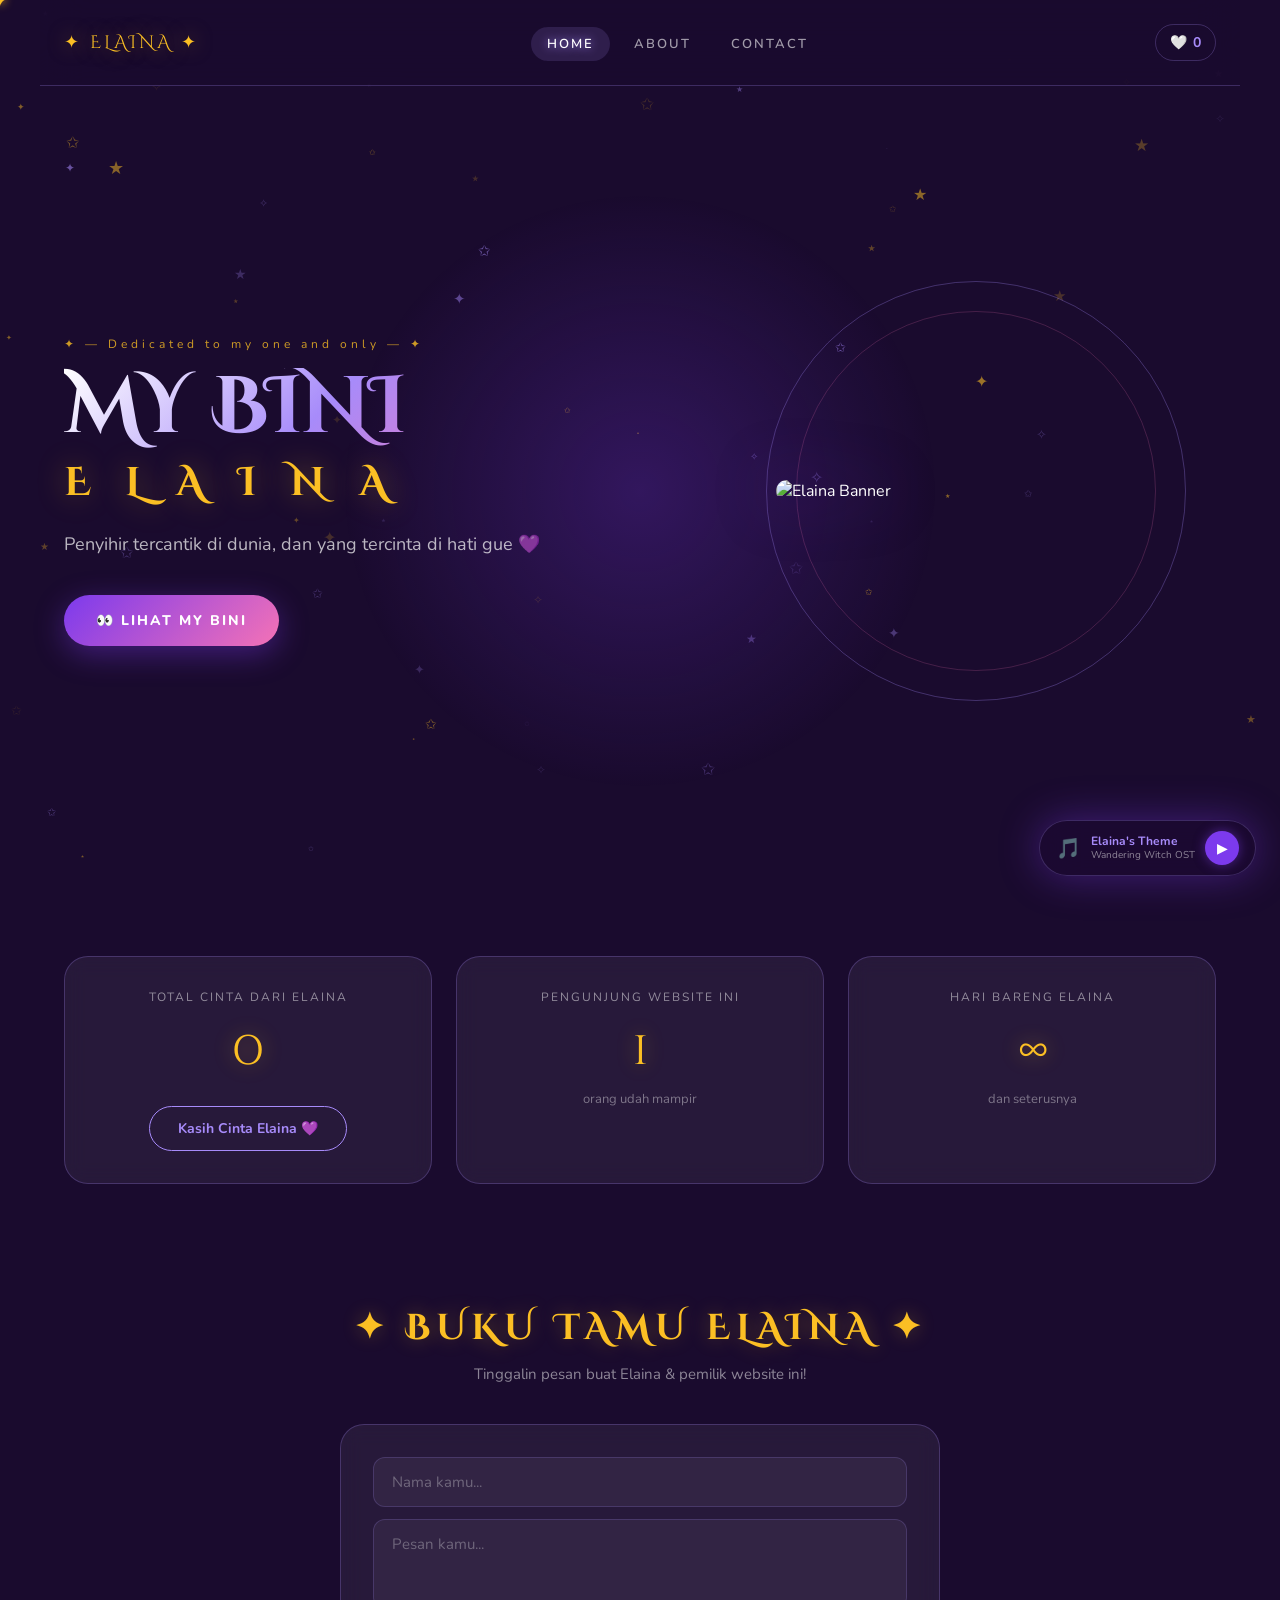
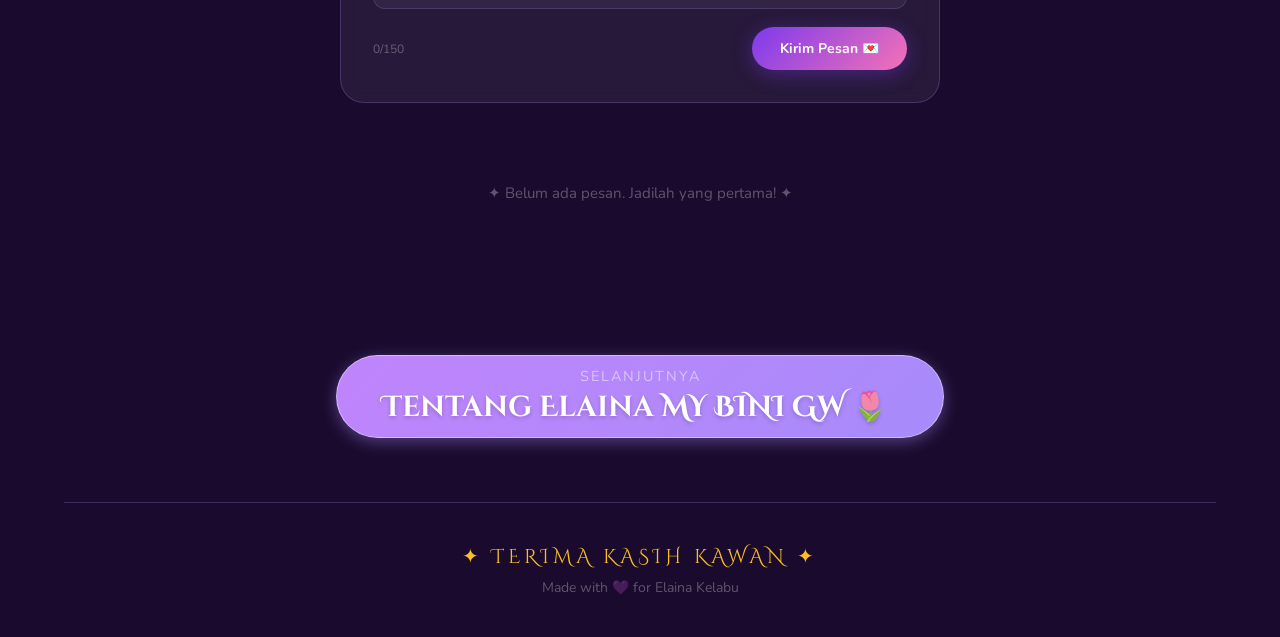
==== website elaina upgrade/index.html @ 70ac60ac "Add files via upload" ====
<!DOCTYPE html>
<html lang="id">
<head>
  <meta charset="UTF-8" />
  <meta name="viewport" content="width=device-width, initial-scale=1.0"/>
  <title>✨ ELAINA — MY BINI ✨</title>
  <link rel="stylesheet" href="style.css" />
  <link rel="preconnect" href="https://fonts.googleapis.com">
  <link href="https://fonts.googleapis.com/css2?family=Cinzel+Decorative:wght@400;700&family=Nunito:wght@300;400;600;800&display=swap" rel="stylesheet">
  <link rel="icon" type="image/x-icon" href="/favicon.ico">
</head>
<body>

<!-- ✨ PARTICLES CANVAS -->
<canvas id="particles"></canvas>

<!-- 🎵 MUSIC PLAYER -->
<div class="music-player" id="musicPlayer">
  <div class="music-disc" id="musicDisc">🎵</div>
  <div class="music-info">
    <span class="music-title">Elaina's Theme</span>
    <span class="music-sub">Wandering Witch OST</span>
  </div>
  <button class="music-btn" id="musicBtn" onclick="toggleMusic()">▶</button>
  <audio id="bgMusic" loop>
    <!-- Ganti src dengan link musik kamu -->
    <source src="majo-no-tabi-tabi.mp3" type="audio/mpeg">
  </audio>
</div>

<!-- 🌟 CURSOR SPARKLE -->
<div class="cursor-star" id="cursorStar">✦</div>

<div class="page-wrapper">
  <!-- NAV -->
  <nav class="navbar">
    <div class="nav-logo">✦ ELAINA ✦</div>
    <ul class="nav-links">
      <li><a href="index.html" class="nav-link active">HOME</a></li>
      <li><a href="about.html" class="nav-link">ABOUT</a></li>
      <li><a href="contact.html" class="nav-link">CONTACT</a></li>
    </ul>
    <div class="nav-heart" onclick="addLove()">
      <span id="heartIcon">🤍</span>
      <span id="loveCount">0</span>
    </div>
  </nav>

  <!-- HERO -->
  <section class="hero">
    <div class="hero-glow"></div>
    <div class="hero-content">
      <p class="hero-eyebrow">✦ — Dedicated to my one and only — ✦</p>
      <h1 class="hero-title">MY BINI</h1>
      <h2 class="hero-subtitle">E L A I N A</h2>
      <p class="hero-desc">Penyihir tercantik di dunia, dan yang tercinta di hati gue 💜</p>

      <a href="https://youtu.be/_nAObEu6UJc?si=RT9cYr3ULj2682gv" target="_blank" class="hero-btn">
        <span class="btn-glow"></span>
        <span>👀 LIHAT MY BINI</span>
      </a>
    </div>

    <div class="hero-image-wrap">
      <div class="image-ring ring1"></div>
      <div class="image-ring ring2"></div>
      <img src="https://then-peach-yuyzookdlp.edgeone.app/Elaina%20Banner%20by%20Shora.png" 
           class="hero-img" alt="Elaina Banner" />
    </div>
  </section>

  <!-- LOVE COUNTER SECTION -->
  <section class="love-section">
    <div class="love-card">
      <p class="love-label">Total Cinta Dari Elaina</p>
      <div class="love-number" id="loveBig">0</div>
      <button class="love-btn" onclick="addLove()">Kasih Cinta Elaina 💜</button>
    </div>
    <div class="love-card">
      <p class="love-label">Pengunjung Website Ini</p>
      <div class="love-number" id="visitorCount">0</div>
      <p class="love-sub">orang udah mampir</p>
    </div>
    <div class="love-card">
      <p class="love-label">Hari Bareng Elaina</p>
      <div class="love-number" id="dayCount">∞</div>
      <p class="love-sub">dan seterusnya</p>
    </div>
  </section>

  <!-- GUESTBOOK -->
  <section class="guestbook">
    <h2 class="section-title">✦ BUKU TAMU ELAINA ✦</h2>
    <p class="section-sub">Tinggalin pesan buat Elaina & pemilik website ini!</p>

    <div class="guestbook-form">
      <input type="text" id="gbName" placeholder="Nama kamu..." maxlength="30" />
      <textarea id="gbMsg" placeholder="Pesan kamu..." maxlength="150" rows="3"></textarea>
      <div class="form-footer">
        <span id="charCount">0/150</span>
        <button onclick="submitMessage()">Kirim Pesan 💌</button>
      </div>
    </div>

    <div class="messages-grid" id="messagesGrid">
      <!-- Messages loaded here -->
    </div>
  </section>

  <section class="next-page-section">
    <a href="about.html" class="next-link">
      <span class="next-label">Selanjutnya</span>
      <h2 class="next-title">Tentang Elaina MY BINI GW 🌷<i class="fa-solid fa-arrow-right-long"></i></h2>
    </a>
  </section>

  <!-- FOOTER -->
  <footer class="footer">
    <p class="footer-text">✦ TERIMA KASIH KAWAN ✦</p>
    <p class="footer-sub">Made with 💜 for Elaina Kelabu</p>
  </footer>
</div>

<script src="app.js"></script>
</body>
</html>
---- website elaina upgrade/style.css ----
/* =============================================
   ELAINA WEBSITE — Magical Witch Aesthetic
   ============================================= */

@import url('https://fonts.googleapis.com/css2?family=Cinzel+Decorative:wght@400;700&family=Nunito:wght@300;400;600;800&display=swap');

/* ---- CSS VARIABLES ---- */
:root {
  --purple-deep:    #1a0b2e;
  --purple-mid:     #2d1b69;
  --purple-soft:    #7c3aed;
  --purple-light:   #a78bfa;
  --purple-pale:    #ede9fe;
  --pink:           #f472b6;
  --gold:           #fbbf24;
  --white:          #ffffff;
  --glass-bg:       rgba(255,255,255,0.06);
  --glass-border:   rgba(167,139,250,0.25);
  --shadow-glow:    0 0 40px rgba(124,58,237,0.4);
  --font-display:   'Cinzel Decorative', serif;
  --font-body:      'Nunito', sans-serif;
}

/* ---- RESET ---- */
*, *::before, *::after {
  margin: 0; padding: 0; box-sizing: border-box;
}
html { scroll-behavior: smooth; }

body {
  font-family: var(--font-body);
  background: var(--purple-deep);
  color: var(--white);
  overflow-x: hidden;
  min-height: 100vh;
  cursor: none;
}

/* ---- PARTICLES CANVAS ---- */
#particles {
  position: fixed;
  inset: 0;
  z-index: 0;
  pointer-events: none;
}

/* ---- CUSTOM CURSOR ---- */
.cursor-star {
  position: fixed;
  top: 0; left: 0;
  pointer-events: none;
  z-index: 9999;
  font-size: 18px;
  color: var(--gold);
  transition: transform 0.1s ease;
  text-shadow: 0 0 10px var(--gold);
  transform: translate(-50%, -50%);
}

/* ---- MUSIC PLAYER ---- */
.music-player {
  position: fixed;
  bottom: 24px;
  right: 24px;
  z-index: 1000;
  display: flex;
  align-items: center;
  gap: 10px;
  background: rgba(29, 10, 50, 0.85);
  backdrop-filter: blur(20px);
  border: 1px solid var(--glass-border);
  border-radius: 50px;
  padding: 10px 16px;
  box-shadow: var(--shadow-glow);
  transition: all 0.3s ease;
}
.music-player:hover { transform: translateY(-3px); }

.music-disc {
  font-size: 20px;
  animation: none;
  transition: animation 0.3s;
}
.music-disc.playing { animation: spin 4s linear infinite; }

@keyframes spin {
  from { transform: rotate(0deg); }
  to   { transform: rotate(360deg); }
}

.music-info {
  display: flex;
  flex-direction: column;
  line-height: 1.3;
}
.music-title { font-size: 12px; font-weight: 700; color: var(--purple-light); }
.music-sub   { font-size: 10px; color: rgba(255,255,255,0.5); }

.music-btn {
  background: var(--purple-soft);
  border: none;
  border-radius: 50%;
  width: 34px; height: 34px;
  cursor: pointer;
  color: white;
  font-size: 14px;
  display: flex; align-items: center; justify-content: center;
  transition: all 0.2s ease;
  box-shadow: 0 0 12px rgba(124,58,237,0.5);
}
.music-btn:hover { background: var(--purple-light); transform: scale(1.1); }

/* ---- PAGE WRAPPER ---- */
.page-wrapper {
  position: relative;
  z-index: 1;
  max-width: 1200px;
  margin: 0 auto;
  padding: 0 24px;
}

/* ---- NAVBAR ---- */
.navbar {
  display: flex;
  align-items: center;
  justify-content: space-between;
  padding: 24px 0;
  border-bottom: 1px solid var(--glass-border);
  position: sticky;
  top: 0;
  z-index: 100;
  background: rgba(26, 11, 46, 0.85);
  backdrop-filter: blur(20px);
  margin: 0 -24px;
  padding-left: 24px;
  padding-right: 24px;
}

.nav-logo {
  font-family: var(--font-display);
  font-size: 18px;
  color: var(--gold);
  text-shadow: 0 0 20px rgba(251,191,36,0.5);
  letter-spacing: 3px;
}

.nav-links {
  display: flex;
  list-style: none;
  gap: 8px;
}

.nav-link {
  text-decoration: none;
  color: rgba(255,255,255,0.6);
  font-weight: 600;
  font-size: 13px;
  letter-spacing: 2px;
  padding: 8px 16px;
  border-radius: 20px;
  transition: all 0.3s ease;
}
.nav-link:hover,
.nav-link.active {
  color: var(--white);
  background: rgba(167,139,250,0.15);
  text-shadow: 0 0 10px var(--purple-light);
}

.nav-heart {
  display: flex;
  align-items: center;
  gap: 6px;
  cursor: pointer;
  font-size: 14px;
  font-weight: 700;
  color: var(--purple-light);
  padding: 8px 14px;
  border-radius: 20px;
  border: 1px solid var(--glass-border);
  transition: all 0.3s ease;
  user-select: none;
}
.nav-heart:hover { background: rgba(244,114,182,0.15); border-color: var(--pink); }

/* ---- HERO ---- */
.hero {
  min-height: 90vh;
  display: flex;
  align-items: center;
  justify-content: space-between;
  gap: 60px;
  padding: 60px 0;
  position: relative;
}

.hero-glow {
  position: absolute;
  width: 600px; height: 600px;
  border-radius: 50%;
  background: radial-gradient(circle, rgba(124,58,237,0.25) 0%, transparent 70%);
  top: 50%; left: 50%;
  transform: translate(-50%, -50%);
  pointer-events: none;
}

.hero-content {
  flex: 1;
  max-width: 520px;
  animation: fadeInLeft 0.8s ease both;
}

@keyframes fadeInLeft {
  from { opacity: 0; transform: translateX(-40px); }
  to   { opacity: 1; transform: translateX(0); }
}

.hero-eyebrow {
  font-size: 12px;
  letter-spacing: 4px;
  color: var(--gold);
  margin-bottom: 16px;
  opacity: 0.8;
}

.hero-title {
  font-family: var(--font-display);
  font-size: clamp(48px, 8vw, 80px);
  line-height: 1;
  background: linear-gradient(135deg, #fff 0%, var(--purple-light) 50%, var(--pink) 100%);
  -webkit-background-clip: text;
  -webkit-text-fill-color: transparent;
  background-clip: text;
  margin-bottom: 8px;
}

.hero-subtitle {
  font-family: var(--font-display);
  font-size: clamp(24px, 4vw, 40px);
  color: var(--gold);
  letter-spacing: 12px;
  margin-bottom: 20px;
  text-shadow: 0 0 30px rgba(251,191,36,0.4);
}

.hero-desc {
  color: rgba(255,255,255,0.7);
  font-size: 18px;
  line-height: 1.6;
  margin-bottom: 36px;
}

.hero-btn {
  display: inline-flex;
  align-items: center;
  gap: 10px;
  padding: 16px 32px;
  border-radius: 50px;
  background: linear-gradient(135deg, var(--purple-soft), var(--pink));
  color: white;
  text-decoration: none;
  font-weight: 800;
  font-size: 14px;
  letter-spacing: 2px;
  position: relative;
  overflow: hidden;
  transition: all 0.3s ease;
  box-shadow: 0 8px 30px rgba(124,58,237,0.4);
}
.hero-btn:hover {
  transform: translateY(-3px);
  box-shadow: 0 16px 40px rgba(124,58,237,0.6);
}

.btn-glow {
  position: absolute;
  inset: 0;
  background: linear-gradient(135deg, transparent 40%, rgba(255,255,255,0.2) 50%, transparent 60%);
  transform: translateX(-100%);
  transition: transform 0.6s ease;
}
.hero-btn:hover .btn-glow { transform: translateX(100%); }

/* ---- HERO IMAGE ---- */
.hero-image-wrap {
  flex: 1;
  max-width: 480px;
  position: relative;
  display: flex;
  align-items: center;
  justify-content: center;
  animation: fadeInRight 0.8s ease 0.2s both;
}

@keyframes fadeInRight {
  from { opacity: 0; transform: translateX(40px); }
  to   { opacity: 1; transform: translateX(0); }
}

.image-ring {
  position: absolute;
  border-radius: 50%;
  border: 1.5px solid rgba(167,139,250,0.3);
  animation: ringPulse 3s ease-in-out infinite;
}
.ring1 { width: 420px; height: 420px; animation-delay: 0s; }
.ring2 { width: 360px; height: 360px; animation-delay: 1.5s; border-color: rgba(244,114,182,0.2); }

@keyframes ringPulse {
  0%, 100% { transform: scale(1); opacity: 0.5; }
  50%       { transform: scale(1.05); opacity: 1; }
}

.hero-img {
  width: 100%;
  max-width: 400px;
  border-radius: 24px;
  position: relative;
  z-index: 1;
  filter: drop-shadow(0 0 30px rgba(124,58,237,0.5));
  transition: transform 0.4s ease;
}
.hero-img:hover { transform: scale(1.03) translateY(-5px); }

/* ---- PAGE HEADER (non-home pages) ---- */
.page-header {
  text-align: center;
  padding: 80px 0 60px;
  position: relative;
}

/* ---- LOVE SECTION ---- */
.love-section {
  display: grid;
  grid-template-columns: repeat(auto-fit, minmax(220px, 1fr));
  gap: 24px;
  padding: 60px 0;
}

.love-card {
  background: var(--glass-bg);
  border: 1px solid var(--glass-border);
  border-radius: 24px;
  padding: 32px 24px;
  text-align: center;
  backdrop-filter: blur(10px);
  transition: all 0.3s ease;
  animation: fadeInUp 0.6s ease both;
}
.love-card:hover {
  transform: translateY(-8px);
  border-color: var(--purple-light);
  box-shadow: 0 20px 40px rgba(124,58,237,0.2);
}

@keyframes fadeInUp {
  from { opacity: 0; transform: translateY(30px); }
  to   { opacity: 1; transform: translateY(0); }
}

.love-label { font-size: 12px; letter-spacing: 2px; color: rgba(255,255,255,0.5); margin-bottom: 12px; text-transform: uppercase; }
.love-number { font-family: var(--font-display); font-size: 48px; color: var(--gold); text-shadow: 0 0 20px rgba(251,191,36,0.4); margin-bottom: 8px; }
.love-sub { font-size: 13px; color: rgba(255,255,255,0.4); }

.love-btn {
  margin-top: 16px;
  padding: 12px 28px;
  border-radius: 50px;
  border: 1.5px solid var(--purple-light);
  background: transparent;
  color: var(--purple-light);
  font-family: var(--font-body);
  font-weight: 700;
  font-size: 14px;
  cursor: pointer;
  transition: all 0.3s ease;
}
.love-btn:hover {
  background: var(--purple-soft);
  border-color: var(--purple-soft);
  color: white;
  box-shadow: 0 0 20px rgba(124,58,237,0.4);
}

/* ---- GUESTBOOK ---- */
.guestbook {
  padding: 60px 0 80px;
}

.section-title {
  font-family: var(--font-display);
  font-size: clamp(24px, 4vw, 36px);
  text-align: center;
  color: var(--gold);
  letter-spacing: 6px;
  margin-bottom: 12px;
  text-shadow: 0 0 20px rgba(251,191,36,0.3);
}
.section-sub {
  text-align: center;
  color: rgba(255,255,255,0.5);
  margin-bottom: 40px;
  font-size: 15px;
}

.guestbook-form {
  background: var(--glass-bg);
  border: 1px solid var(--glass-border);
  border-radius: 24px;
  padding: 32px;
  max-width: 600px;
  margin: 0 auto 40px;
  backdrop-filter: blur(10px);
}

.guestbook-form input,
.guestbook-form textarea {
  width: 100%;
  background: rgba(255,255,255,0.05);
  border: 1px solid rgba(167,139,250,0.2);
  border-radius: 12px;
  padding: 14px 18px;
  color: white;
  font-family: var(--font-body);
  font-size: 15px;
  outline: none;
  margin-bottom: 12px;
  transition: border-color 0.3s ease;
  resize: none;
}
.guestbook-form input::placeholder,
.guestbook-form textarea::placeholder { color: rgba(255,255,255,0.3); }
.guestbook-form input:focus,
.guestbook-form textarea:focus { border-color: var(--purple-light); }

.form-footer {
  display: flex;
  align-items: center;
  justify-content: space-between;
}
#charCount { font-size: 12px; color: rgba(255,255,255,0.3); }

.form-footer button {
  padding: 12px 28px;
  border-radius: 50px;
  border: none;
  background: linear-gradient(135deg, var(--purple-soft), var(--pink));
  color: white;
  font-family: var(--font-body);
  font-weight: 700;
  font-size: 14px;
  cursor: pointer;
  transition: all 0.3s ease;
  box-shadow: 0 4px 20px rgba(124,58,237,0.4);
}
.form-footer button:hover { transform: translateY(-2px); box-shadow: 0 8px 30px rgba(124,58,237,0.6); }

/* ---- MESSAGES GRID ---- */
.messages-grid {
  display: grid;
  grid-template-columns: repeat(auto-fill, minmax(260px, 1fr));
  gap: 16px;
}

.msg-card {
  background: var(--glass-bg);
  border: 1px solid var(--glass-border);
  border-radius: 20px;
  padding: 20px;
  backdrop-filter: blur(10px);
  animation: fadeInUp 0.4s ease both;
  transition: all 0.3s ease;
}
.msg-card:hover { transform: translateY(-4px); border-color: var(--purple-light); }

.msg-header {
  display: flex;
  align-items: center;
  gap: 10px;
  margin-bottom: 10px;
}
.msg-avatar {
  width: 36px; height: 36px;
  border-radius: 50%;
  background: linear-gradient(135deg, var(--purple-soft), var(--pink));
  display: flex; align-items: center; justify-content: center;
  font-size: 16px;
  flex-shrink: 0;
}
.msg-name { font-weight: 700; font-size: 14px; color: var(--purple-light); }
.msg-time { font-size: 11px; color: rgba(255,255,255,0.3); }
.msg-text { font-size: 14px; color: rgba(255,255,255,0.8); line-height: 1.6; }

.empty-msg {
  grid-column: 1/-1;
  text-align: center;
  padding: 40px;
  color: rgba(255,255,255,0.3);
  font-size: 15px;
}

/* ---- ABOUT ---- */
.about-section {
  display: flex;
  align-items: center;
  gap: 60px;
  padding: 60px 0;
}

.about-image-col { flex: 0 0 auto; }
.about-img-wrap {
  position: relative;
  width: 320px; height: 400px;
  display: flex; align-items: center; justify-content: center;
}
.about-img {
  width: 100%; height: 100%;
  object-fit: cover;
  border-radius: 24px;
  position: relative; z-index: 1;
  filter: drop-shadow(0 0 30px rgba(124,58,237,0.5));
}

.about-text-col { flex: 1; }
.about-name {
  font-family: var(--font-display);
  font-size: 40px;
  color: var(--gold);
  margin-bottom: 8px;
  text-shadow: 0 0 20px rgba(251,191,36,0.3);
}
.about-tagline {
  color: var(--purple-light);
  font-size: 16px;
  letter-spacing: 2px;
  margin-bottom: 32px;
}

.about-facts {
  display: grid;
  gap: 16px;
}
.fact-item {
  display: flex;
  align-items: flex-start;
  gap: 16px;
  background: var(--glass-bg);
  border: 1px solid var(--glass-border);
  border-radius: 16px;
  padding: 16px 20px;
  transition: all 0.3s ease;
}
.fact-item:hover { border-color: var(--purple-light); transform: translateX(8px); }
.fact-icon { font-size: 24px; flex-shrink: 0; }
.fact-item strong { display: block; font-size: 13px; letter-spacing: 1px; color: rgba(255,255,255,0.5); text-transform: uppercase; margin-bottom: 4px; }
.fact-item p { font-size: 15px; color: var(--white); }

/* ---- QUOTE ---- */
.quote-section {
  text-align: center;
  padding: 60px 0 80px;
}
.big-quote {
  font-family: var(--font-display);
  font-size: clamp(18px, 3vw, 26px);
  color: var(--purple-pale);
  font-style: italic;
  line-height: 1.6;
  max-width: 700px;
  margin: 0 auto 20px;
  position: relative;
}
.big-quote::before, .big-quote::after {
  content: '"';
  font-size: 80px;
  color: var(--purple-soft);
  opacity: 0.4;
  line-height: 0;
  vertical-align: -0.4em;
}
.quote-author {
  color: var(--gold);
  font-size: 14px;
  letter-spacing: 3px;
}

/* ---- CONTACT ---- */
.contact-section {
  display: flex;
  align-items: stretch;
  gap: 32px;
  padding: 60px 0;
  justify-content: center;
  flex-wrap: wrap;
}
.contact-card {
  flex: 1;
  min-width: 280px;
  max-width: 400px;
  background: var(--glass-bg);
  border: 1px solid var(--glass-border);
  border-radius: 28px;
  padding: 40px 32px;
  text-align: center;
  backdrop-filter: blur(10px);
  transition: all 0.3s ease;
}
.contact-card:hover { transform: translateY(-8px); border-color: var(--purple-light); box-shadow: 0 20px 40px rgba(124,58,237,0.2); }
.contact-icon { font-size: 48px; margin-bottom: 16px; }
.contact-card h3 { font-family: var(--font-display); font-size: 22px; color: var(--gold); margin-bottom: 12px; }
.contact-card p { color: rgba(255,255,255,0.6); line-height: 1.6; font-size: 15px; }
.contact-divider { display: flex; align-items: center; justify-content: center; font-size: 30px; color: var(--purple-light); opacity: 0.4; align-self: center; }

.challenge-section {
  padding: 0 0 80px;
  display: flex;
  justify-content: center;
}
.challenge-card {
  background: linear-gradient(135deg, rgba(244,114,182,0.1), rgba(124,58,237,0.1));
  border: 1px solid rgba(244,114,182,0.3);
  border-radius: 28px;
  padding: 40px;
  text-align: center;
  max-width: 600px;
}
.challenge-title { font-family: var(--font-display); font-size: 22px; color: var(--pink); margin-bottom: 16px; }
.challenge-card p { color: rgba(255,255,255,0.7); line-height: 1.8; font-size: 16px; }

.contact-section {
  display: flex;
  flex-direction: column; /* Ini biar memanjang ke bawah */
  align-items: center;
  gap: 0; /* Gap dimatikan karena kita pakai divider bintang manual */
  padding: 2rem 1rem;
}

.contact-card {
  width: 100%;
  max-width: 600px; /* Biar ukurannya sama kayak yang lama */
  margin-bottom: 0;
}

.contact-divider {
  display: block;
  text-align: center;
  color: #a78bfa;
  font-size: 1.5rem;
  margin: 2rem 0;
}

/* --- BOTTOM NAVIGATION (VERSI LONJONG) --- */
.next-page-section {
  display: flex;
  justify-content: center;
  padding: 2rem 1rem 4rem 1rem;
}

.next-link {
  text-decoration: none;
  display: flex;
  flex-direction: column;
  align-items: center;
  justify-content: center;
  gap: 2px;
  
  /* --- GRADASI UNGU --- */
  background: linear-gradient(135deg, #c084fc, #a78bfa);
  border: 1px solid rgba(255, 255, 255, 0.4);
  
  /* --- INI KUNCINYA BIAR LONJONG --- */
  border-radius: 50px; /* Membuat ujungnya bulat sempurna */
  padding: 10px 45px;  /* Tipis ke atas-bawah, lebar ke samping */
  width: fit-content;  /* Lebar kotak mengikuti isi teks */
  min-width: 220px;    /* Batas minimal biar gak kekecilan */
  
  box-shadow: 0 4px 15px rgba(167, 139, 250, 0.4);
  transition: all 0.3s ease;
}

.next-link:hover {
  transform: translateY(-5px);
  box-shadow: 0 8px 25px rgba(167, 139, 250, 0.6);
  border-color: #ffffff;
}

.next-label {
  font-family: var(--font-body);
  font-size: 0.7rem; /* Dikecilkan biar makin elegan */
  letter-spacing: 1.5px;
  color: rgba(255, 255, 255, 0.8);
  text-transform: uppercase;
}

.next-title {
  font-family: var(--font-display);
  font-size: 1.2rem; /* Ukuran pas untuk bentuk lonjong */
  color: #ffffff;
  display: flex;
  align-items: center;
  gap: 8px;
  margin: 0;
}

.next-link:hover .next-title {
  color: #fffbdd;
}

/* Responsif HP */
@media (max-width: 768px) {
  .next-link {
    padding: 8px 30px;
    min-width: 180px;
  }
  .next-title {
    font-size: 1rem;
  }
}
  
  /* --- BACKGROUND UNGU GRADASI --- */
  background: linear-gradient(135deg, #c084fc, #a78bfa);
  border: 1px solid rgba(255, 255, 255, 0.3);
  border-radius: 16px;
  padding: 2rem 4rem;
  width: 100%;
  max-width: 500px;
  
  /* Efek bayangan (glow) ungu di luar kotak */
  box-shadow: 0 5px 15px rgba(167, 139, 250, 0.4);
  transition: transform 0.3s ease, box-shadow 0.3s ease;
}

/* Efek pas kotak disorot / di-hover */
.next-link:hover {
  transform: translateY(-8px);
  box-shadow: 0 15px 30px rgba(167, 139, 250, 0.7); /* Glow makin terang */
}

.next-label {
  font-family: var(--font-body);
  font-size: 0.9rem;
  letter-spacing: 2px;
  color: rgba(255, 255, 255, 0.9); /* Dibuat lebih putih biar kebaca jelas */
  text-transform: uppercase;
}

.next-title {
  font-family: var(--font-display);
  font-size: 1.8rem;
  color: #ffffff;
  /* Bayangan tipis di teks biar makin elegan */
  text-shadow: 0 2px 4px rgba(0, 0, 0, 0.2); 
  display: flex;
  align-items: center;
  gap: 10px;
  transition: all 0.3s ease;
}

/* Teks berubah sedikit keemasan pas di-hover */
.next-link:hover .next-title {
  color: #fffbdd; 
}

/* Responsif buat layar HP */
@media (max-width: 768px) {
  .next-link {
    padding: 2rem 1.5rem;
  }
  .next-title {
    font-size: 1.4rem;
  }
}
  
  /* Efek transisi */
  transition: transform 0.3s ease, box-shadow 0.3s ease, border-color 0.3s ease;
}

/* Efek pas kotak disorot / di-hover */
.next-link:hover {
  transform: translateY(-8px);
  border-color: rgba(192, 132, 252, 0.4); /* Warna ungu khas Elaina */
  box-shadow: 0 10px 25px rgba(192, 132, 252, 0.15);
}

.next-label {
  font-family: var(--font-body);
  font-size: 0.9rem;
  letter-spacing: 2px;
  color: rgba(255, 255, 255, 0.5);
  text-transform: uppercase;
  transition: color 0.3s ease;
}

.next-title {
  font-family: var(--font-display);
  font-size: 1.8rem;
  color: var(--white);
  display: flex;
  align-items: center;
  gap: 10px;
  transition: all 0.3s ease;
}

/* Teks berubah warna pas kotak disorot */
.next-link:hover .next-title {
  color: var(--gold);
  text-shadow: 0 0 15px rgba(251, 191, 36, 0.6);
}

.next-link:hover .next-label {
  color: var(--purple-light);
}

/* Responsif buat layar HP biar kotaknya ga kepotong */
@media (max-width: 768px) {
  .next-link {
    padding: 2rem 1.5rem;
  }
  .next-title {
    font-size: 1.4rem; /* Ukuran font dikecilin dikit di HP */
  }
}

/* ---- FOOTER ---- */
.footer {
  border-top: 1px solid var(--glass-border);
  text-align: center;
  padding: 40px 0;
  margin-top: auto;
}
.footer-text {
  font-family: var(--font-display);
  font-size: 20px;
  color: var(--gold);
  letter-spacing: 4px;
  margin-bottom: 8px;
}
.footer-sub { color: rgba(255,255,255,0.3); font-size: 14px; }

/* ---- TOAST NOTIFICATION ---- */
.toast {
  position: fixed;
  bottom: 100px;
  left: 50%;
  transform: translateX(-50%) translateY(20px);
  background: rgba(29, 10, 50, 0.95);
  border: 1px solid var(--glass-border);
  border-radius: 50px;
  padding: 12px 24px;
  color: white;
  font-size: 14px;
  font-weight: 600;
  z-index: 9999;
  opacity: 0;
  transition: all 0.3s ease;
  pointer-events: none;
}
.toast.show {
  opacity: 1;
  transform: translateX(-50%) translateY(0);
}

/* ---- HEART BURST ANIMATION ---- */
.heart-burst {
  position: fixed;
  pointer-events: none;
  z-index: 9999;
  font-size: 20px;
  animation: heartFloat 1.5s ease forwards;
}
@keyframes heartFloat {
  0%   { opacity: 1; transform: translateY(0) scale(1); }
  100% { opacity: 0; transform: translateY(-80px) scale(0.5); }
}

/* ---- RESPONSIVE ---- */
@media (max-width: 768px) {
  .hero { flex-direction: column-reverse; text-align: center; padding: 40px 0; }
  .hero-image-wrap { max-width: 100%; }
  .about-section { flex-direction: column; text-align: center; }
  .about-image-wrap { width: 260px; height: 320px; margin: 0 auto; }
  .nav-links { gap: 0; }
  .nav-link { padding: 6px 10px; font-size: 11px; }
  .nav-logo { font-size: 14px; }
}
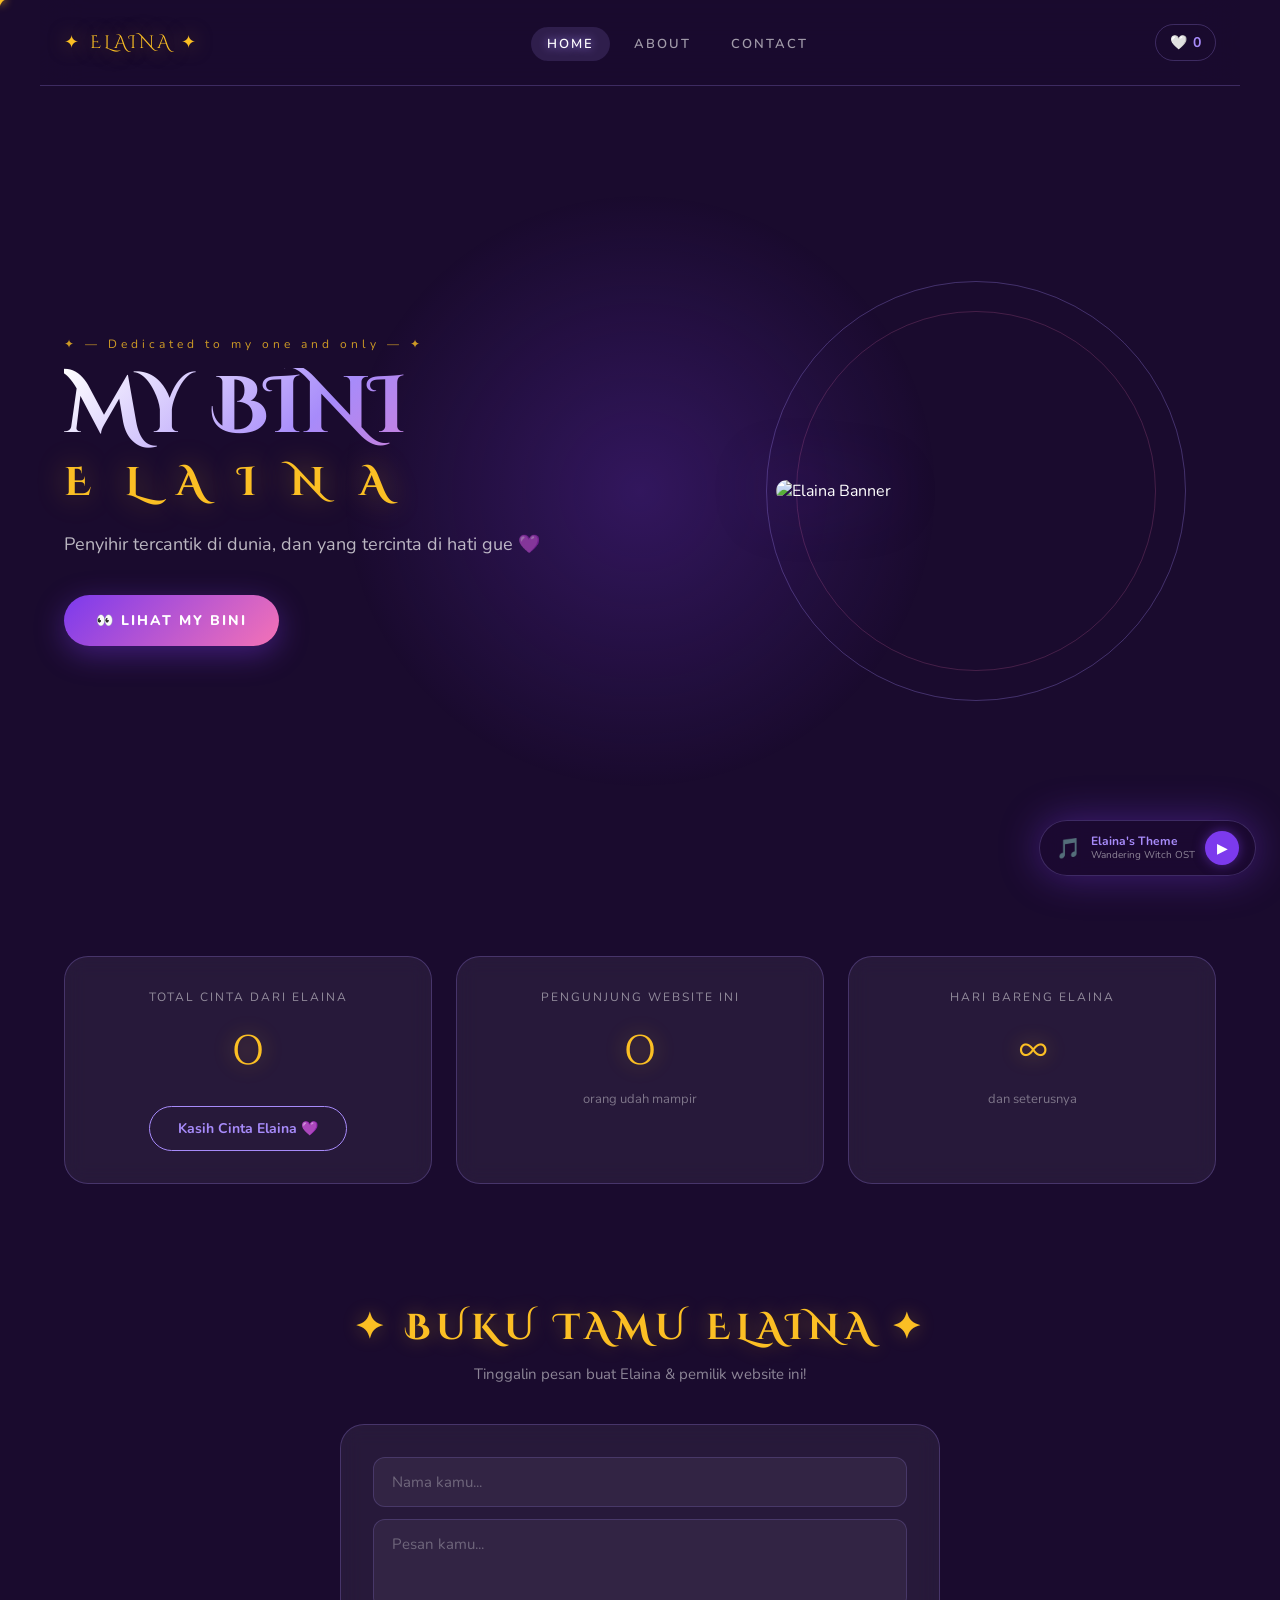
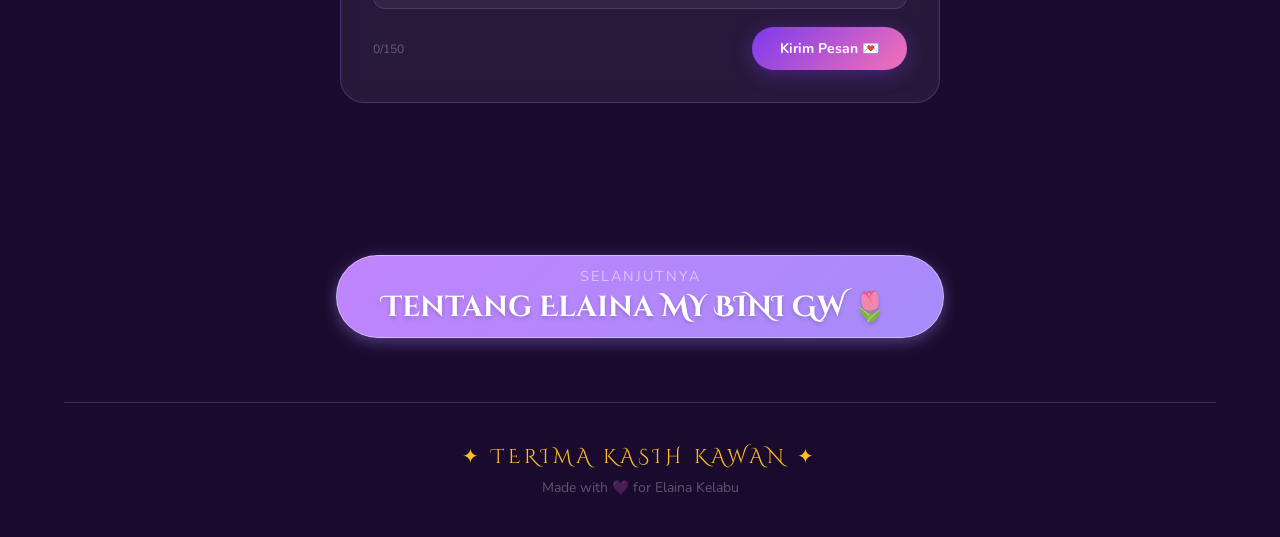
==== commit 0da4c7f7: "Add files via upload" ====
--- a/website elaina upgrade/index.html
+++ b/website elaina upgrade/index.html
@@ -94,13 +94,14 @@
     <p class="section-sub">Tinggalin pesan buat Elaina & pemilik website ini!</p>
 
     <div class="guestbook-form">
-      <input type="text" id="gbName" placeholder="Nama kamu..." maxlength="30" />
-      <textarea id="gbMsg" placeholder="Pesan kamu..." maxlength="150" rows="3"></textarea>
-      <div class="form-footer">
-        <span id="charCount">0/150</span>
-        <button onclick="submitMessage()">Kirim Pesan 💌</button>
-      </div>
-    </div>
+     <input type="text" id="inputNama" placeholder="Nama kamu..." maxlength="30" />
+
+<textarea id="inputPesan" placeholder="Pesan kamu..." maxlength="150" rows="3"></textarea>
+
+<div class="form-footer">
+  <span id="charCount">0/150</span>
+  <button id="btnKirim">Kirim Pesan 💌</button>
+</div>
 
     <div class="messages-grid" id="messagesGrid">
       <!-- Messages loaded here -->
@@ -121,6 +122,7 @@
   </footer>
 </div>
 
-<script src="app.js"></script>
+<script type="module" src="app.js"></script>
+
 </body>
 </html>
